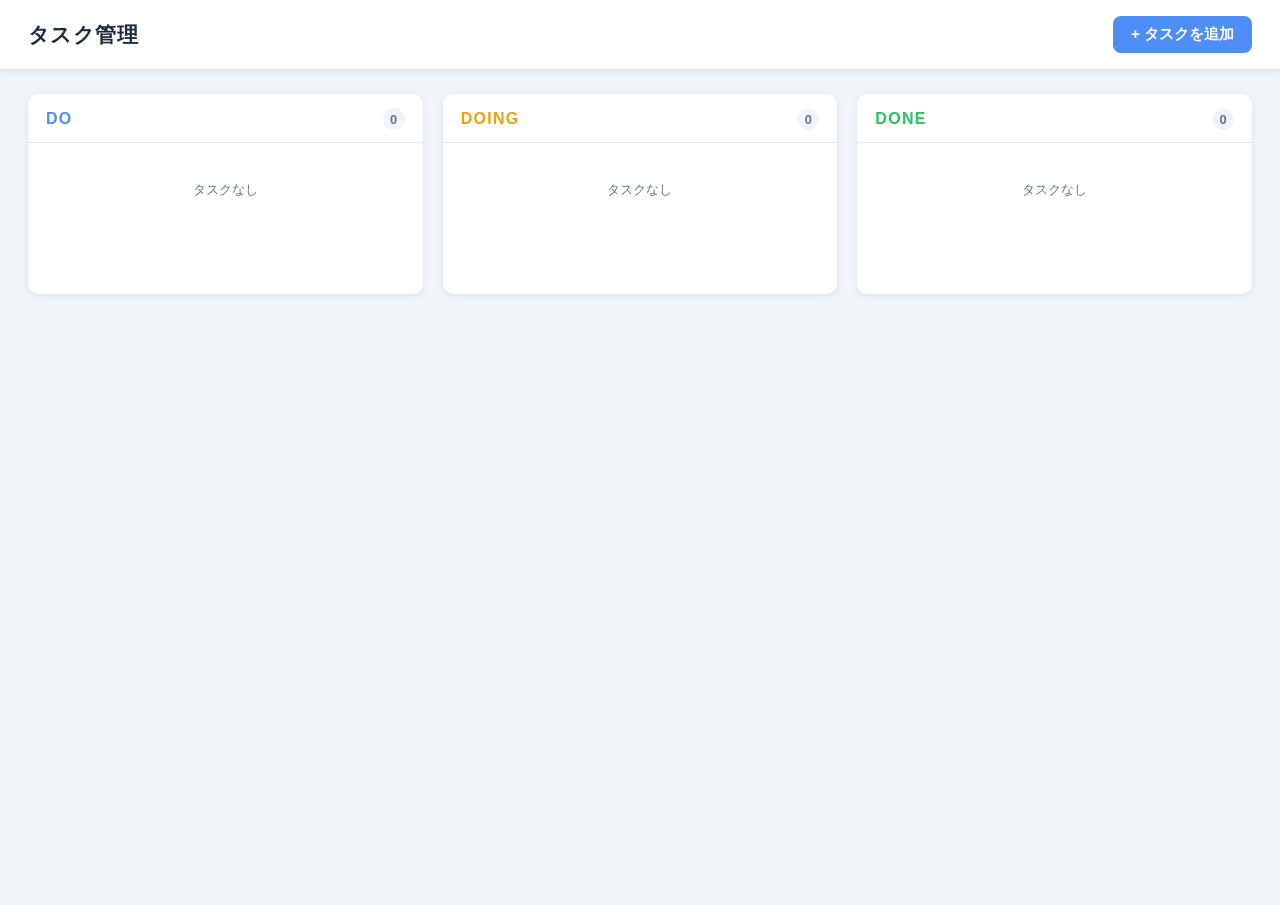
==== index.html @ b733559b "Add initial task management app" ====
<!DOCTYPE html>
<html lang="ja">
<head>
  <meta charset="UTF-8">
  <meta name="viewport" content="width=device-width, initial-scale=1.0">
  <title>タスク管理</title>
  <link rel="stylesheet" href="styles.css">
</head>
<body>
  <header>
    <h1>タスク管理</h1>
    <button id="add-task-btn">+ タスクを追加</button>
  </header>

  <main class="board">
    <div class="column" id="col-do" data-status="do">
      <div class="column-header">
        <h2>Do</h2>
        <span class="count" id="count-do">0</span>
      </div>
      <div class="task-list" id="list-do"></div>
    </div>

    <div class="column" id="col-doing" data-status="doing">
      <div class="column-header">
        <h2>Doing</h2>
        <span class="count" id="count-doing">0</span>
      </div>
      <div class="task-list" id="list-doing"></div>
    </div>

    <div class="column" id="col-done" data-status="done">
      <div class="column-header">
        <h2>Done</h2>
        <span class="count" id="count-done">0</span>
      </div>
      <div class="task-list" id="list-done"></div>
    </div>
  </main>

  <!-- タスク追加/編集モーダル -->
  <div id="modal-overlay" class="hidden">
    <div class="modal">
      <div class="modal-header">
        <h2 id="modal-title">タスクを追加</h2>
        <button class="close-btn" id="modal-close">&times;</button>
      </div>
      <div class="modal-body">
        <label>
          タスク名 <span class="required">*</span>
          <input type="text" id="task-title" placeholder="タスク名を入力" maxlength="100">
        </label>
        <label>
          優先順位
          <select id="task-priority">
            <option value="high">高</option>
            <option value="medium" selected>中</option>
            <option value="low">低</option>
          </select>
        </label>
        <label>
          期限
          <input type="date" id="task-deadline">
        </label>
        <label>
          コメント
          <textarea id="task-comment" placeholder="メモやコメントを入力" rows="4"></textarea>
        </label>
      </div>
      <div class="modal-footer">
        <button class="btn-cancel" id="modal-cancel">キャンセル</button>
        <button class="btn-save" id="modal-save">保存</button>
      </div>
    </div>
  </div>

  <!-- タスク詳細モーダル -->
  <div id="detail-overlay" class="hidden">
    <div class="modal detail-modal">
      <div class="modal-header">
        <h2 id="detail-title"></h2>
        <button class="close-btn" id="detail-close">&times;</button>
      </div>
      <div class="modal-body">
        <div class="detail-row">
          <span class="detail-label">優先順位</span>
          <span id="detail-priority" class="priority-badge"></span>
        </div>
        <div class="detail-row">
          <span class="detail-label">期限</span>
          <span id="detail-deadline"></span>
        </div>
        <div class="detail-row">
          <span class="detail-label">ステータス</span>
          <span id="detail-status"></span>
        </div>
        <div class="detail-row detail-comment-row">
          <span class="detail-label">コメント</span>
          <p id="detail-comment"></p>
        </div>
      </div>
      <div class="modal-footer">
        <button class="btn-delete" id="detail-delete">削除</button>
        <button class="btn-cancel" id="detail-edit">編集</button>
        <button class="btn-save" id="detail-close-btn">閉じる</button>
      </div>
    </div>
  </div>

  <script src="app.js"></script>
</body>
</html>
---- styles.css ----
*, *::before, *::after {
  box-sizing: border-box;
  margin: 0;
  padding: 0;
}

:root {
  --color-do: #4f8ef7;
  --color-doing: #f59e0b;
  --color-done: #22c55e;
  --color-high: #ef4444;
  --color-medium: #f59e0b;
  --color-low: #94a3b8;
  --bg: #f1f5f9;
  --surface: #ffffff;
  --border: #e2e8f0;
  --text: #1e293b;
  --text-muted: #64748b;
  --radius: 10px;
  --shadow: 0 2px 8px rgba(0, 0, 0, 0.08);
  --shadow-lg: 0 8px 24px rgba(0, 0, 0, 0.14);
}

body {
  font-family: "Hiragino Kaku Gothic ProN", "Hiragino Sans", "Noto Sans JP", sans-serif;
  background: var(--bg);
  color: var(--text);
  min-height: 100vh;
}

/* ===== Header ===== */
header {
  display: flex;
  align-items: center;
  justify-content: space-between;
  padding: 16px 28px;
  background: var(--surface);
  border-bottom: 1px solid var(--border);
  position: sticky;
  top: 0;
  z-index: 10;
  box-shadow: var(--shadow);
}

header h1 {
  font-size: 1.3rem;
  font-weight: 700;
  letter-spacing: 0.02em;
}

#add-task-btn {
  background: #4f8ef7;
  color: #fff;
  border: none;
  border-radius: 8px;
  padding: 8px 18px;
  font-size: 0.95rem;
  font-weight: 600;
  cursor: pointer;
  transition: background 0.18s, transform 0.1s;
}

#add-task-btn:hover {
  background: #3b7de8;
  transform: translateY(-1px);
}

/* ===== Board ===== */
.board {
  display: grid;
  grid-template-columns: repeat(3, 1fr);
  gap: 20px;
  padding: 24px 28px;
  min-height: calc(100vh - 65px);
  align-items: start;
}

@media (max-width: 800px) {
  .board {
    grid-template-columns: 1fr;
    padding: 16px;
  }
}

/* ===== Column ===== */
.column {
  background: var(--surface);
  border-radius: var(--radius);
  box-shadow: var(--shadow);
  display: flex;
  flex-direction: column;
  min-height: 200px;
}

.column-header {
  display: flex;
  align-items: center;
  justify-content: space-between;
  padding: 14px 18px 12px;
  border-bottom: 1px solid var(--border);
}

.column-header h2 {
  font-size: 1rem;
  font-weight: 700;
  text-transform: uppercase;
  letter-spacing: 0.08em;
}

#col-do .column-header h2   { color: var(--color-do); }
#col-doing .column-header h2 { color: var(--color-doing); }
#col-done .column-header h2  { color: var(--color-done); }

.count {
  background: var(--bg);
  color: var(--text-muted);
  border-radius: 999px;
  font-size: 0.8rem;
  font-weight: 700;
  min-width: 22px;
  height: 22px;
  display: inline-flex;
  align-items: center;
  justify-content: center;
  padding: 0 6px;
}

.task-list {
  display: flex;
  flex-direction: column;
  gap: 10px;
  padding: 14px 12px;
  min-height: 80px;
}

/* ===== Task Card ===== */
.task-card {
  background: var(--surface);
  border: 1px solid var(--border);
  border-radius: 8px;
  padding: 12px 14px;
  cursor: pointer;
  transition: box-shadow 0.18s, transform 0.15s;
  position: relative;
  overflow: hidden;
  user-select: none;
}

.task-card::before {
  content: "";
  position: absolute;
  left: 0; top: 0; bottom: 0;
  width: 4px;
  border-radius: 8px 0 0 8px;
}

.task-card[data-priority="high"]::before   { background: var(--color-high); }
.task-card[data-priority="medium"]::before { background: var(--color-medium); }
.task-card[data-priority="low"]::before    { background: var(--color-low); }

.task-card:hover {
  box-shadow: var(--shadow-lg);
  transform: translateY(-2px);
}

.task-card.dragging {
  opacity: 0.5;
  box-shadow: var(--shadow-lg);
}

.task-card-title {
  font-size: 0.95rem;
  font-weight: 600;
  margin-bottom: 8px;
  word-break: break-word;
}

.task-card-meta {
  display: flex;
  align-items: center;
  gap: 8px;
  flex-wrap: wrap;
}

.priority-badge {
  font-size: 0.72rem;
  font-weight: 700;
  border-radius: 4px;
  padding: 2px 7px;
}

.priority-badge.high   { background: #fee2e2; color: #dc2626; }
.priority-badge.medium { background: #fef3c7; color: #d97706; }
.priority-badge.low    { background: #f1f5f9; color: #64748b; }

.deadline-badge {
  font-size: 0.72rem;
  color: var(--text-muted);
  display: flex;
  align-items: center;
  gap: 3px;
}

.deadline-badge.overdue {
  color: var(--color-high);
  font-weight: 700;
}

.deadline-badge.soon {
  color: var(--color-medium);
  font-weight: 600;
}

.comment-icon {
  font-size: 0.75rem;
  color: var(--text-muted);
  margin-left: auto;
}

/* Move buttons on card */
.task-card-actions {
  display: flex;
  gap: 6px;
  margin-top: 10px;
}

.move-btn {
  flex: 1;
  border: 1px solid var(--border);
  background: var(--bg);
  border-radius: 6px;
  font-size: 0.72rem;
  font-weight: 600;
  padding: 4px 6px;
  cursor: pointer;
  transition: background 0.15s, color 0.15s;
  color: var(--text-muted);
}

.move-btn:hover {
  background: #4f8ef7;
  color: #fff;
  border-color: #4f8ef7;
}

/* ===== Drop zone ===== */
.task-list.drag-over {
  background: #eff6ff;
  border-radius: 8px;
  outline: 2px dashed #4f8ef7;
}

/* ===== Modal ===== */
#modal-overlay,
#detail-overlay {
  position: fixed;
  inset: 0;
  background: rgba(15, 23, 42, 0.45);
  display: flex;
  align-items: center;
  justify-content: center;
  z-index: 100;
  padding: 16px;
}

#modal-overlay.hidden,
#detail-overlay.hidden {
  display: none;
}

.modal {
  background: var(--surface);
  border-radius: 14px;
  width: 100%;
  max-width: 460px;
  box-shadow: var(--shadow-lg);
  animation: pop-in 0.2s ease;
}

@keyframes pop-in {
  from { transform: scale(0.93); opacity: 0; }
  to   { transform: scale(1);    opacity: 1; }
}

.modal-header {
  display: flex;
  align-items: center;
  justify-content: space-between;
  padding: 18px 22px 14px;
  border-bottom: 1px solid var(--border);
}

.modal-header h2 {
  font-size: 1.05rem;
  font-weight: 700;
}

.close-btn {
  background: none;
  border: none;
  font-size: 1.4rem;
  line-height: 1;
  cursor: pointer;
  color: var(--text-muted);
  padding: 0 4px;
  transition: color 0.15s;
}

.close-btn:hover { color: var(--text); }

.modal-body {
  padding: 18px 22px;
  display: flex;
  flex-direction: column;
  gap: 14px;
}

.modal-body label {
  display: flex;
  flex-direction: column;
  gap: 5px;
  font-size: 0.85rem;
  font-weight: 600;
  color: var(--text-muted);
}

.required { color: var(--color-high); }

.modal-body input[type="text"],
.modal-body input[type="date"],
.modal-body select,
.modal-body textarea {
  border: 1px solid var(--border);
  border-radius: 7px;
  padding: 9px 11px;
  font-size: 0.95rem;
  font-family: inherit;
  color: var(--text);
  background: var(--surface);
  transition: border-color 0.15s;
  width: 100%;
  resize: vertical;
}

.modal-body input:focus,
.modal-body select:focus,
.modal-body textarea:focus {
  outline: none;
  border-color: #4f8ef7;
  box-shadow: 0 0 0 3px rgba(79, 142, 247, 0.15);
}

.modal-footer {
  display: flex;
  justify-content: flex-end;
  gap: 10px;
  padding: 14px 22px 18px;
  border-top: 1px solid var(--border);
}

.btn-cancel {
  background: var(--bg);
  border: 1px solid var(--border);
  color: var(--text-muted);
  border-radius: 7px;
  padding: 8px 18px;
  font-size: 0.9rem;
  font-weight: 600;
  cursor: pointer;
  transition: background 0.15s;
}

.btn-cancel:hover { background: var(--border); }

.btn-save {
  background: #4f8ef7;
  border: none;
  color: #fff;
  border-radius: 7px;
  padding: 8px 22px;
  font-size: 0.9rem;
  font-weight: 600;
  cursor: pointer;
  transition: background 0.18s;
}

.btn-save:hover { background: #3b7de8; }

.btn-delete {
  background: #fee2e2;
  border: none;
  color: #dc2626;
  border-radius: 7px;
  padding: 8px 18px;
  font-size: 0.9rem;
  font-weight: 600;
  cursor: pointer;
  margin-right: auto;
  transition: background 0.15s;
}

.btn-delete:hover { background: #fca5a5; }

/* ===== Detail modal ===== */
.detail-modal { max-width: 500px; }

.detail-row {
  display: flex;
  align-items: flex-start;
  gap: 12px;
  font-size: 0.92rem;
}

.detail-label {
  font-weight: 700;
  color: var(--text-muted);
  min-width: 72px;
  font-size: 0.82rem;
  padding-top: 2px;
}

.detail-comment-row {
  flex-direction: column;
  gap: 6px;
}

.detail-comment-row p {
  color: var(--text);
  white-space: pre-wrap;
  word-break: break-word;
  line-height: 1.6;
  background: var(--bg);
  border-radius: 7px;
  padding: 10px 12px;
  font-size: 0.9rem;
  min-height: 48px;
}

/* ===== Empty state ===== */
.empty-state {
  text-align: center;
  color: var(--text-muted);
  font-size: 0.82rem;
  padding: 24px 0;
}
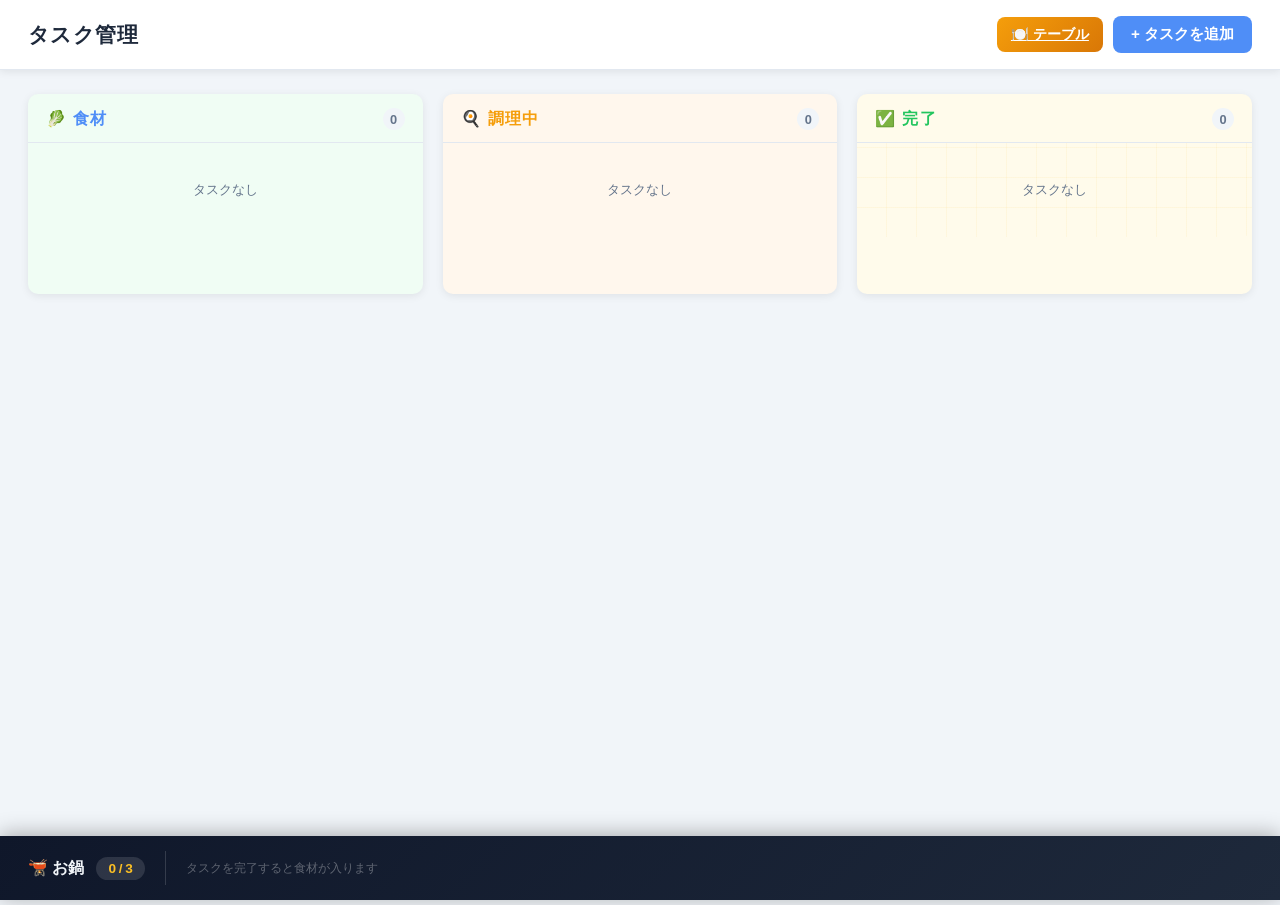
==== commit 5458ba07: "Add fun task feature" ====
--- a/index.html
+++ b/index.html
@@ -9,13 +9,16 @@
 <body>
   <header>
     <h1>タスク管理</h1>
-    <button id="add-task-btn">+ タスクを追加</button>
+    <div class="header-right">
+      <a href="table.html" class="btn-table-view">🍽️ テーブル <span class="dish-badge hidden" id="dish-count-badge">0</span></a>
+      <button id="add-task-btn">+ タスクを追加</button>
+    </div>
   </header>
 
-  <main class="board">
+  <main class="board" id="board-view">
     <div class="column" id="col-do" data-status="do">
       <div class="column-header">
-        <h2>Do</h2>
+        <h2>🥬 食材</h2>
         <span class="count" id="count-do">0</span>
       </div>
       <div class="task-list" id="list-do"></div>
@@ -23,7 +26,7 @@
 
     <div class="column" id="col-doing" data-status="doing">
       <div class="column-header">
-        <h2>Doing</h2>
+        <h2>🍳 調理中</h2>
         <span class="count" id="count-doing">0</span>
       </div>
       <div class="task-list" id="list-doing"></div>
@@ -31,7 +34,7 @@
 
     <div class="column" id="col-done" data-status="done">
       <div class="column-header">
-        <h2>Done</h2>
+        <h2>✅ 完了</h2>
         <span class="count" id="count-done">0</span>
       </div>
       <div class="task-list" id="list-done"></div>
@@ -107,6 +110,39 @@
     </div>
   </div>
 
+  <!-- お鍋ウィジェット -->
+  <div id="pot-widget" class="pot-widget">
+    <div class="pot-info">
+      <span class="pot-title">🫕 お鍋</span>
+      <span class="pot-fraction"><span id="pot-count">0</span>&thinsp;/&thinsp;3</span>
+    </div>
+    <div class="pot-sep"></div>
+    <div id="pot-ingredients-row" class="pot-ingredients-row">
+      <span class="pot-hint">タスクを完了すると食材が入ります</span>
+    </div>
+  </div>
+
+  <!-- 調理アニメーション -->
+  <div id="cooking-overlay" class="cooking-overlay hidden">
+    <div class="cooking-card">
+      <div id="phase-cooking" class="cooking-phase">
+        <div id="cooking-ing-row" class="cooking-ing-row"></div>
+        <div class="cooking-pot-wrap">
+          <div class="cooking-steam-row">
+            <span></span><span></span><span></span><span></span>
+          </div>
+          <div class="cooking-pot-icon">🫕</div>
+        </div>
+        <p class="cooking-label">調理中...</p>
+      </div>
+      <div id="phase-done" class="cooking-phase hidden">
+        <div id="cooking-dish-icon" class="cooking-dish-icon"></div>
+        <div id="cooking-dish-name" class="cooking-dish-name"></div>
+        <p class="cooking-done-msg">テーブルに置きました 🎉</p>
+      </div>
+    </div>
+  </div>
+
   <script src="app.js"></script>
 </body>
 </html>
--- a/styles.css
+++ b/styles.css
@@ -3,6 +3,8 @@
   margin: 0;
   padding: 0;
 }
+
+.hidden { display: none !important; }
 
 :root {
   --color-do: #4f8ef7;
@@ -65,12 +67,49 @@
   transform: translateY(-1px);
 }
 
+.header-right {
+  display: flex;
+  align-items: center;
+  gap: 10px;
+}
+
+.btn-table-view {
+  background: linear-gradient(135deg, #f59e0b, #d97706);
+  color: #fff;
+  border: none;
+  border-radius: 8px;
+  padding: 8px 14px;
+  font-size: 0.9rem;
+  font-weight: 600;
+  cursor: pointer;
+  font-family: inherit;
+  display: flex;
+  align-items: center;
+  gap: 6px;
+  transition: filter 0.15s, transform 0.1s;
+}
+
+.btn-table-view:hover { filter: brightness(1.12); transform: translateY(-1px); }
+
+.dish-badge {
+  background: #fff;
+  color: #d97706;
+  border-radius: 999px;
+  padding: 1px 6px;
+  font-size: 0.76rem;
+  font-weight: 700;
+  min-width: 18px;
+  text-align: center;
+}
+
+.dish-badge.hidden { display: none; }
+
 /* ===== Board ===== */
 .board {
   display: grid;
   grid-template-columns: repeat(3, 1fr);
   gap: 20px;
-  padding: 24px 28px;
+  padding: 24px 28px calc(24px + 72px);
   min-height: calc(100vh - 65px);
   align-items: start;
 }
@@ -436,6 +475,388 @@
   min-height: 48px;
 }
 
+/* ===== Column themes ===== */
+#col-do    { background: #f0fdf4; }
+#col-doing { background: #fff7ed; }
+#col-done  { background: #fffbeb; }
+
+#col-done .task-list {
+  background:
+    repeating-linear-gradient(90deg, transparent 0, transparent 29px, rgba(251,191,36,.07) 29px, rgba(251,191,36,.07) 30px),
+    repeating-linear-gradient(0deg,  transparent 0, transparent 29px, rgba(251,191,36,.07) 29px, rgba(251,191,36,.07) 30px);
+  border-radius: 0 0 var(--radius) var(--radius);
+}
+
+/* ===== Task card emoji ===== */
+.task-card-inner {
+  display: flex;
+  gap: 10px;
+  align-items: flex-start;
+  margin-bottom: 8px;
+}
+
+.task-card-emoji-wrap {
+  position: relative;
+  flex-shrink: 0;
+  display: flex;
+  flex-direction: column;
+  align-items: center;
+}
+
+.task-card[data-status="doing"] .task-card-emoji-wrap {
+  padding-top: 22px;
+}
+
+.task-emoji {
+  font-size: 2rem;
+  line-height: 1;
+  display: block;
+}
+
+.task-card[data-status="done"] {
+  background: #f0fdf4;
+  border-color: #86efac;
+}
+
+.task-card-content {
+  flex: 1;
+  min-width: 0;
+}
+
+/* ===== Steam animation ===== */
+.steam-wrap {
+  position: absolute;
+  top: 0;
+  left: 50%;
+  transform: translateX(-50%);
+  display: flex;
+  gap: 4px;
+}
+
+.steam-wrap span {
+  display: block;
+  width: 3px;
+  border-radius: 3px;
+  background: rgba(100,116,139,.35);
+  animation: steam-rise 1.5s ease-in-out infinite;
+}
+
+.steam-wrap span:nth-child(1) { height: 12px; animation-delay: 0s; }
+.steam-wrap span:nth-child(2) { height: 16px; animation-delay: 0.3s; }
+.steam-wrap span:nth-child(3) { height: 12px; animation-delay: 0.6s; }
+
+@keyframes steam-rise {
+  0%   { transform: translateY(0)     scaleX(1);   opacity: .7; }
+  50%  { transform: translateY(-8px)  scaleX(1.6); opacity: .35; }
+  100% { transform: translateY(-18px) scaleX(2.2); opacity: 0; }
+}
+
+/* ===== Flying ingredient ===== */
+.flying-ingredient {
+  position: fixed;
+  font-size: 2rem;
+  z-index: 500;
+  pointer-events: none;
+  margin: -1rem 0 0 -1rem;
+  transition: transform 0.75s cubic-bezier(0.55, 0, 0.45, 1),
+              opacity  0.7s ease;
+  will-change: transform, opacity;
+}
+
+/* ===== Pot widget ===== */
+.pot-widget {
+  position: fixed;
+  bottom: 0;
+  left: 0;
+  right: 0;
+  min-height: 64px;
+  background: linear-gradient(135deg, #0f172a 0%, #1e293b 100%);
+  color: #f1f5f9;
+  display: flex;
+  align-items: center;
+  padding: 0 28px;
+  gap: 20px;
+  z-index: 50;
+  box-shadow: 0 -2px 20px rgba(0,0,0,.3);
+}
+
+.pot-info {
+  display: flex;
+  align-items: center;
+  gap: 12px;
+  flex-shrink: 0;
+}
+
+.pot-title { font-size: 1rem; font-weight: 700; }
+
+.pot-fraction {
+  background: rgba(255,255,255,.12);
+  border-radius: 999px;
+  padding: 4px 12px;
+  font-size: 0.85rem;
+  font-weight: 700;
+  color: #fbbf24;
+}
+
+.pot-sep {
+  width: 1px;
+  height: 34px;
+  background: rgba(255,255,255,.15);
+  flex-shrink: 0;
+}
+
+.pot-ingredients-row {
+  display: flex;
+  gap: 6px;
+  align-items: center;
+  flex-wrap: wrap;
+  flex: 1;
+}
+
+.pot-hint { font-size: 0.78rem; color: rgba(255,255,255,.32); }
+
+.pot-ingredient-emoji {
+  font-size: 1.9rem;
+  display: inline-block;
+  animation: pot-pop 0.45s cubic-bezier(0.34, 1.56, 0.64, 1);
+}
+
+@keyframes pot-pop {
+  from { transform: scale(0) translateY(-16px); opacity: 0; }
+  to   { transform: scale(1) translateY(0);     opacity: 1; }
+}
+
+/* ===== Cooking overlay ===== */
+.cooking-overlay {
+  position: fixed;
+  inset: 0;
+  background: rgba(15, 23, 42, 0.82);
+  display: flex;
+  align-items: center;
+  justify-content: center;
+  z-index: 200;
+}
+
+.cooking-overlay.hidden { display: none; }
+
+.cooking-card {
+  background: #fff;
+  border-radius: 24px;
+  padding: 44px 52px;
+  text-align: center;
+  box-shadow: 0 24px 64px rgba(0,0,0,.3);
+  min-width: 460px;
+  max-width: 92vw;
+  animation: pop-in 0.3s cubic-bezier(0.34, 1.56, 0.64, 1);
+}
+
+.cooking-phase.hidden { display: none; }
+
+.cooking-ing-row {
+  display: flex;
+  justify-content: center;
+  gap: 14px;
+  margin-bottom: 20px;
+  font-size: 2.4rem;
+}
+
+.cooking-ing-emoji {
+  display: inline-block;
+  animation: ing-drop 0.5s cubic-bezier(0.34, 1.56, 0.64, 1) var(--delay, 0s) both;
+}
+
+@keyframes ing-drop {
+  from { opacity: 0; transform: translateY(-40px) scale(0.5); }
+  to   { opacity: 1; transform: translateY(0)     scale(1);   }
+}
+
+.cooking-pot-wrap { display: inline-block; margin-bottom: 10px; }
+
+.cooking-steam-row {
+  display: flex;
+  justify-content: center;
+  gap: 8px;
+  height: 28px;
+  margin-bottom: 4px;
+}
+
+.cooking-steam-row span {
+  width: 4px;
+  border-radius: 4px;
+  background: rgba(100,116,139,.3);
+  animation: steam-rise 1.2s ease-in-out infinite;
+}
+
+.cooking-steam-row span:nth-child(1) { height: 100%; }
+.cooking-steam-row span:nth-child(2) { height: 75%; animation-delay: 0.2s; }
+.cooking-steam-row span:nth-child(3) { height: 100%; animation-delay: 0.4s; }
+.cooking-steam-row span:nth-child(4) { height: 60%; animation-delay: 0.6s; }
+
+.cooking-pot-icon {
+  font-size: 5rem;
+  display: block;
+  animation: pot-rock 0.45s ease-in-out infinite alternate;
+}
+
+@keyframes pot-rock {
+  from { transform: rotate(-4deg); }
+  to   { transform: rotate(4deg) scale(1.05); }
+}
+
+.cooking-label {
+  color: #64748b;
+  font-weight: 700;
+  font-size: 1rem;
+  margin-top: 10px;
+}
+
+.cooking-dish-icon {
+  font-size: 5.5rem;
+  display: block;
+  margin-bottom: 8px;
+  animation: dish-pop 0.6s cubic-bezier(0.34, 1.56, 0.64, 1);
+}
+
+.cooking-dish-name {
+  font-size: 1.5rem;
+  font-weight: 700;
+  color: #1e293b;
+  margin-bottom: 12px;
+  animation: pop-in 0.4s ease 0.15s both;
+}
+
+@keyframes dish-pop {
+  from { opacity: 0; transform: scale(0) rotate(-20deg); }
+  to   { opacity: 1; transform: scale(1) rotate(0);      }
+}
+
+.cooking-done-msg {
+  font-size: 1.2rem;
+  font-weight: 700;
+  color: #1e293b;
+  line-height: 1.8;
+  animation: pop-in 0.4s ease 0.2s both;
+}
+
+/* ===== Table view ===== */
+.table-view {
+  min-height: calc(100vh - 65px);
+  background: #431407;
+  background-image:
+    repeating-linear-gradient(0deg,  transparent, transparent 59px, rgba(255,255,255,.04) 59px, rgba(255,255,255,.04) 60px),
+    repeating-linear-gradient(90deg, transparent, transparent 59px, rgba(255,255,255,.04) 59px, rgba(255,255,255,.04) 60px);
+  padding: 36px 32px 90px;
+}
+
+.table-scene { max-width: 1100px; margin: 0 auto; }
+
+.table-header-row {
+  display: flex;
+  align-items: center;
+  gap: 20px;
+  margin-bottom: 36px;
+  flex-wrap: wrap;
+}
+
+.table-header-row h2 {
+  font-size: 1.5rem;
+  font-weight: 700;
+  color: #fde68a;
+  letter-spacing: 0.04em;
+}
+
+.table-dish-count {
+  color: #fbbf24;
+  font-size: 0.9rem;
+  font-weight: 600;
+  margin-left: auto;
+}
+
+.btn-back {
+  background: rgba(255,255,255,.12);
+  border: 1px solid rgba(255,255,255,.25);
+  color: #fef3c7;
+  border-radius: 8px;
+  padding: 8px 16px;
+  font-size: 0.88rem;
+  font-weight: 600;
+  cursor: pointer;
+  font-family: inherit;
+  transition: background 0.15s;
+}
+
+.btn-back:hover { background: rgba(255,255,255,.22); }
+
+.table-dishes {
+  display: grid;
+  grid-template-columns: repeat(auto-fill, minmax(160px, 1fr));
+  gap: 24px;
+}
+
+.dish-table-card {
+  background: linear-gradient(145deg, #fffef5, #fef9c3);
+  border-radius: 20px;
+  padding: 24px 16px 20px;
+  text-align: center;
+  box-shadow: 0 4px 16px rgba(0,0,0,.3), 0 1px 0 rgba(255,255,255,.6) inset;
+  border: 2px solid rgba(255,255,255,.7);
+  animation: dish-arrive 0.55s cubic-bezier(0.34, 1.56, 0.64, 1);
+}
+
+.dish-table-emoji {
+  font-size: 3.6rem;
+  display: block;
+  margin-bottom: 10px;
+  filter: drop-shadow(0 4px 8px rgba(0,0,0,.25));
+}
+
+.dish-table-name {
+  font-size: 1rem;
+  font-weight: 700;
+  color: #78350f;
+  margin-bottom: 8px;
+  line-height: 1.3;
+}
+
+.dish-table-ings {
+  font-size: 1rem;
+  margin-bottom: 10px;
+  letter-spacing: 3px;
+  line-height: 1.5;
+}
+
+.dish-table-num {
+  font-size: 0.78rem;
+  font-weight: 700;
+  color: #92400e;
+}
+
+.dish-flavor-note {
+  font-size: 0.76rem;
+  font-weight: 600;
+  margin-bottom: 6px;
+  line-height: 1.4;
+}
+
+.dish-table-date {
+  font-size: 0.72rem;
+  color: #b45309;
+  margin-top: 4px;
+}
+
+@keyframes dish-arrive {
+  from { transform: scale(0) rotate(-15deg); opacity: 0; }
+  to   { transform: scale(1) rotate(0);      opacity: 1; }
+}
+
+.table-empty {
+  text-align: center;
+  color: rgba(253,230,138,.55);
+  font-size: 0.95rem;
+  line-height: 2.4;
+  padding: 80px 0;
+}
+
 /* ===== Empty state ===== */
 .empty-state {
   text-align: center;
